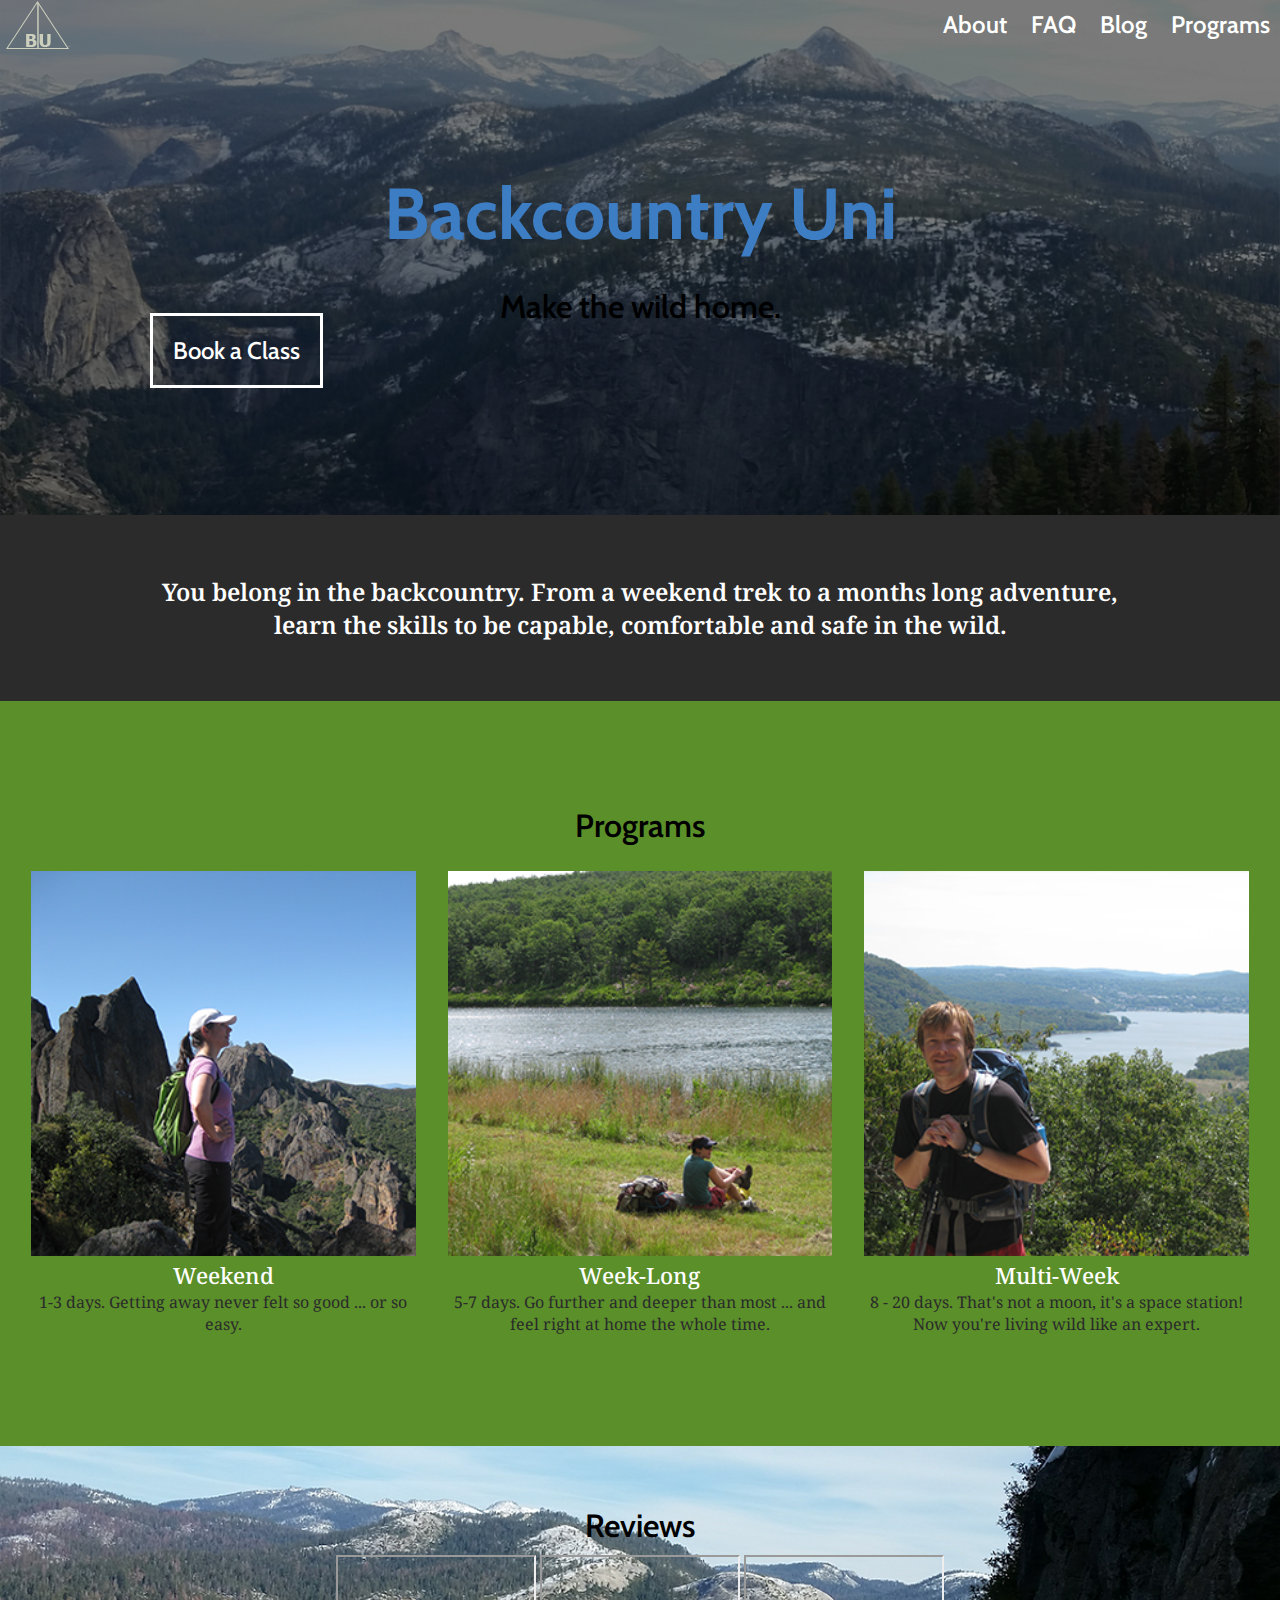
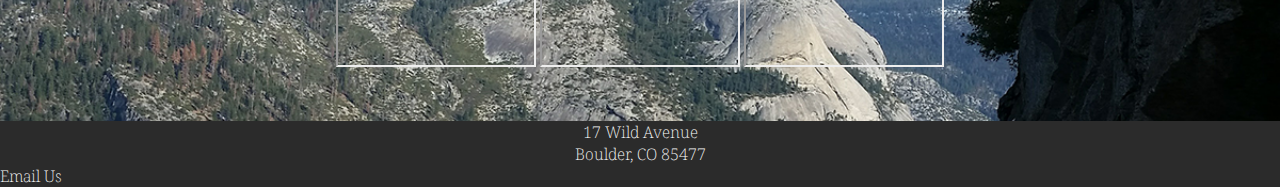
==== unit_5/index.html @ 03a41ae1 "Working Draft - Unit 5" ====
<!DOCTYPE html>
<html>
	<head>
		<title>Backcountry Uni</title>

		<link rel="stylesheet" type="text/css" href="css/style.css">
	</head>
	
	<body>
		<header>
			<img src="images/bu_logo.png" alt="Backcountry Uni logo" title="Make the wild home with Backcountry Uni">
			<nav>
				<a href="#" class="navmenu">About</a> 
				<a href="#" class="navmenu">FAQ</a>
				<a href="#" class="navmenu">Blog</a> 
				<a href="#" class="navmenu">Programs</a>
			</nav>
		</header>
		
		<section id="herobar">

			<h1>Backcountry Uni</h1>
				
			<h2>Make the wild home.</h2>

			<a href="#" class="boxclick">Book a Class</a>
					
		</section>

		<section id="quotebar">

			<p class="readme">You belong in the backcountry. From a weekend trek to a months long adventure, 
						<br>learn the skills to be capable, comfortable and safe in the wild.</p>

		</section>

		<section id="programbar">
			<div class="wrapper">
				<h2>Programs</h2>
				<section>
					<img src="images/weekend_backcountry.png" alt="Woman overlooking canyon" title="Learn to spend a weekend in the backcountry">
					<h3>Weekend</h3>
					<p>1-3 days. Getting away never felt so good ... or so easy.</p>
				</section>
				<section>
					<img src="images/week_long_backcountry.png" alt="Happy hiker sitting by a lake" title="Learn to spend a week in the backcountry">
					<h3>Week-Long</h3>
					<p>5-7 days. Go further and deeper than most ... and feel right at home the whole time.</p>
				</section>
				<section>
					<img src="images/multi-week_backcountry.png" alt="Hiker smiling in the wilderness" title="learn to spend a long time in the backcountry">
					<h3>Multi-Week</h3>
					<p>8 - 20 days. That's not a moon, it's a space station! Now you're living wild like an expert.</p>
				</section>
			</div>
		</section>
		
		<section id="reviews">
				
				<h2>Reviews</h2>		
			
				<iframe width="200" height="112.5" src="https://www.youtube.com/embed/yt7O8gDy0DA" frameborder="20" allowfullscreen></iframe>
				<iframe width="200" height="112.5" src="https://www.youtube.com/embed/5Mr_VkAXWZA" frameborder="20" allowfullscreen></iframe>
				<iframe width="200" height="112.5" src="https://www.youtube.com/embed/SY1V0Y7hscw" frameborder="20" allowfullscreen></iframe>

		</section>
		
		<footer>

			<p class="email">17 Wild Avenue<br>
			Boulder, CO 85477 </p> 
		
			<a href="BackcountryUni@notarealemail.com" class="email">Email Us</a>

		</footer>
	</body>
</html>
---- unit_5/css/style.css ----
@import url('https://fonts.googleapis.com/css?family=Cabin|Droid+Serif');

* {
	padding: 0;
	margin: 0;
	box-sizing: border-box;
}

body {
	background-color: #FFFFFF;
	font-family: 'Cabin', sans-serif;
}

header {
	font-family: 'Cabin', sans-serif;
}

header img {
	float:left;
}

nav {
	float:right;
}

a {
	text-decoration: none;
}

h1 {
	color: #3C7DC4;
	font-family: 'Cabin', sans-serif;
	font-weight: 900;
	font-size: 450%;
	text-align: center;
	padding: 20px;
}

h2 {
	font-family: 'Cabin', sans-serif;
	font-weight: 600;
	font-size: 200%;
	text-align: center;
	padding: 10px;
}

h3 {
	color: #FFFFFF;
	font-family: 'Droid Serif', serif;
	font-weight: 500;
	font-size: 140%;
	text-align: center;
}

p {
	color: #2B2B2B;
	font-family: 'Droid Serif', serif;
	font-weight: 400;
	text-align: center;
}

div {
	text-align: center;
}

footer {	
	background-color: #2B2B2B;
	background-size: 100%
}

.navmenu {
	color: #FFFFFF;
	font-weight: 600;
	font-size: 150%;
	padding: 10px;
	display: inline-block;
}

.boxclick {
	color: #FFFFFF;
	padding: 20px 20px;
	text-align: center;
	border: 3px #FFFFFF solid;
	font-weight: 500;
	font-size: 150%;
}

.readme {
	color: #FFFFFF;
	font-weight: 600;
	font-size: 150%;
	padding: 10px;
}

.email {
	color: #FFFFFF;
	font-family: 'Droid Serif', serif;
	font-weight: 200;
	font-size: 100%;
	text-align: center;
}

#herobar {
	background-image: url(../images/backcountry_uni_hero_2.png);
	background-size: cover;
	padding: 150px;
}

#quotebar {
	background-color: #2B2B2B;
	padding: 50px 0;
	width: 100%;
}

#programbar {
	background-color: #5A8F29;
	padding: 5em 0;
}

#programbar section {
    width: 33.33%;
    float: left;
    padding: 1em;
}

#programbar img {
    width:100%;
}

#reviews {
	background-image: url(../images/backcountry_reviews.png);
	background-size: cover;
	padding: 50px 0;
	text-align: center;
}

.wrapper {
	width: 100%;
	padding: 15px;
	margin:auto;
	overflow:hidden;
}
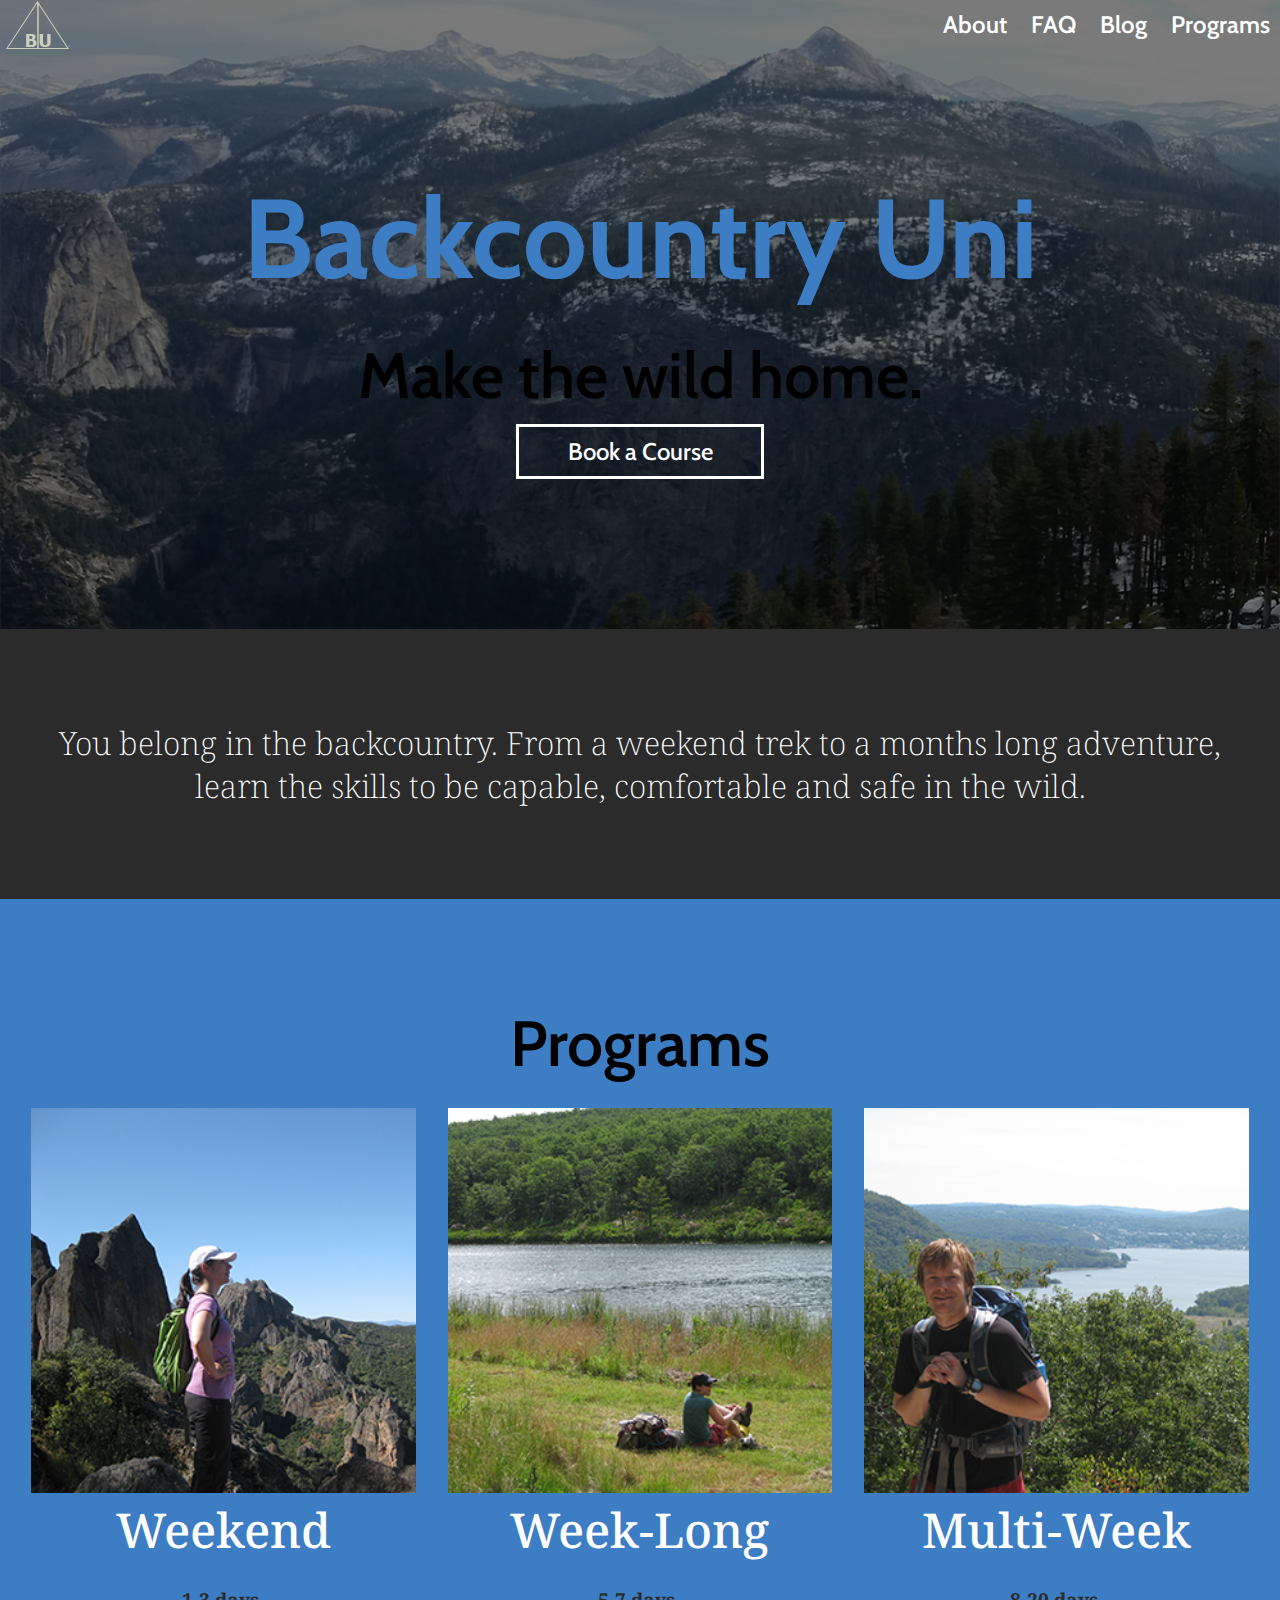
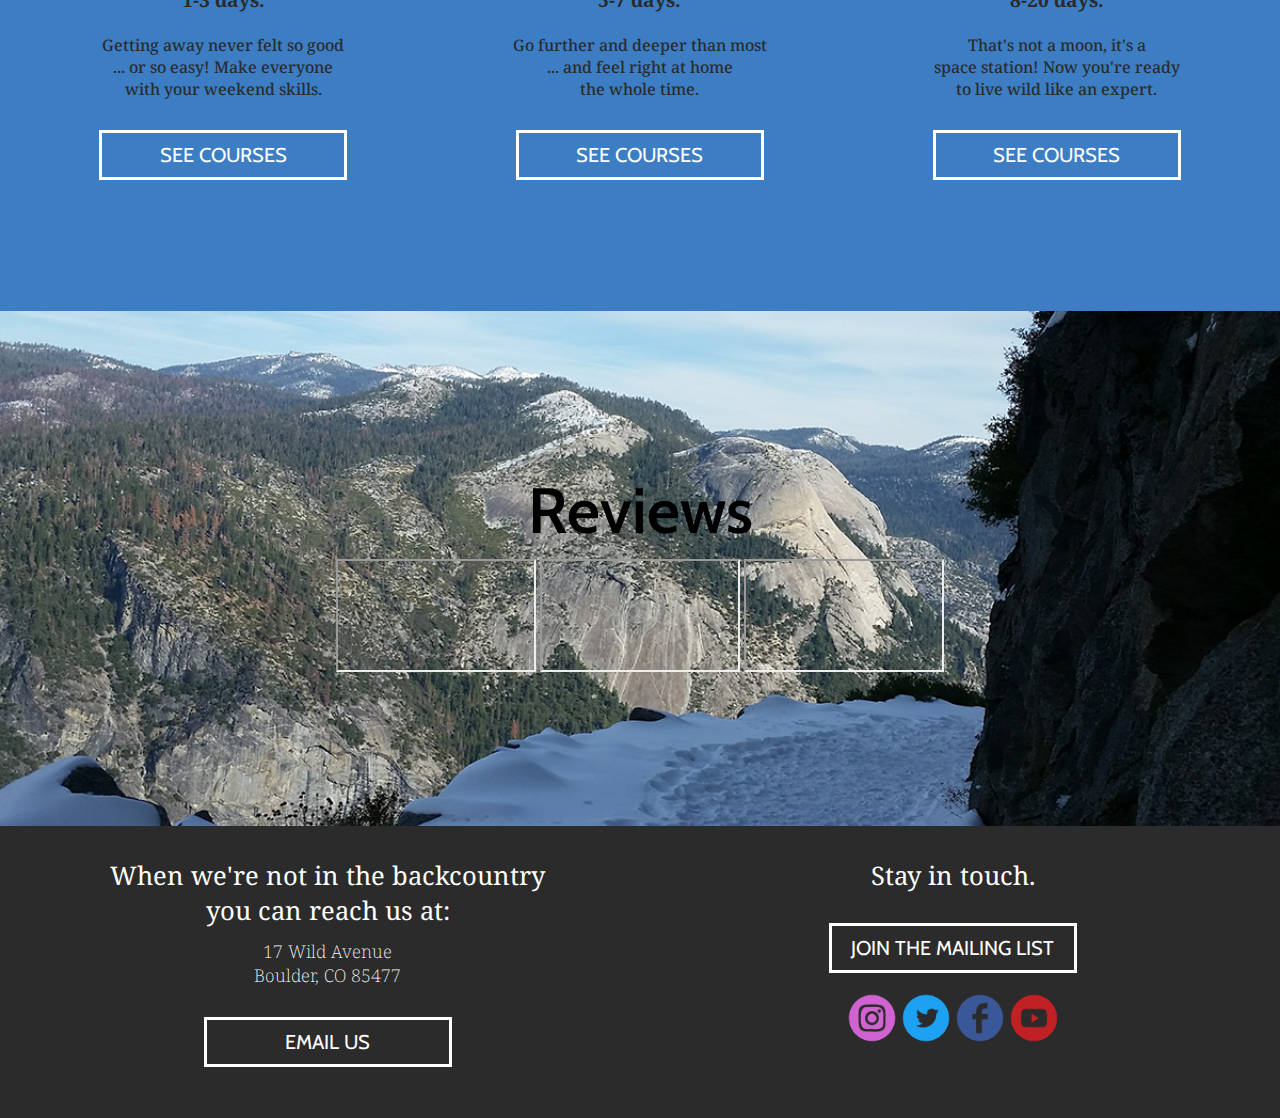
==== commit f635f01b: "Unit 5 - Updated Working Files" ====
--- a/unit_5/index.html
+++ b/unit_5/index.html
@@ -18,20 +18,14 @@
 		</header>
 		
 		<section id="herobar">
-
 			<h1>Backcountry Uni</h1>
-				
 			<h2>Make the wild home.</h2>
-
-			<a href="#" class="boxclick">Book a Class</a>
-					
+			<a href="#" class="boxclick">Book a Course</a>
 		</section>
 
 		<section id="quotebar">
-
 			<p class="readme">You belong in the backcountry. From a weekend trek to a months long adventure, 
 						<br>learn the skills to be capable, comfortable and safe in the wild.</p>
-
 		</section>
 
 		<section id="programbar">
@@ -40,38 +34,51 @@
 				<section>
 					<img src="images/weekend_backcountry.png" alt="Woman overlooking canyon" title="Learn to spend a weekend in the backcountry">
 					<h3>Weekend</h3>
-					<p>1-3 days. Getting away never felt so good ... or so easy.</p>
+					<p class="days">1-3 days.</p>
+					<p>Getting away never felt so good<br>... or so easy! Make everyone<br>with your weekend skills.</p>
+					<a href="#" class="learnmore">See Courses</a>
 				</section>
 				<section>
 					<img src="images/week_long_backcountry.png" alt="Happy hiker sitting by a lake" title="Learn to spend a week in the backcountry">
 					<h3>Week-Long</h3>
-					<p>5-7 days. Go further and deeper than most ... and feel right at home the whole time.</p>
+					<p class="days">5-7 days.</p>
+					<p>Go further and deeper than most<br>... and feel right at home<br>the whole time.</p>
+					<a href="#" class="learnmore">See Courses</a>
 				</section>
 				<section>
 					<img src="images/multi-week_backcountry.png" alt="Hiker smiling in the wilderness" title="learn to spend a long time in the backcountry">
 					<h3>Multi-Week</h3>
-					<p>8 - 20 days. That's not a moon, it's a space station! Now you're living wild like an expert.</p>
+					<p class="days">8-20 days.</p>
+					<p>That's not a moon, it's a<br>space station! Now you're ready<br>to live wild like an expert.</p>
+					<a href="#" class="learnmore">See Courses</a>
 				</section>
 			</div>
 		</section>
 		
 		<section id="reviews">
-				
-				<h2>Reviews</h2>		
-			
-				<iframe width="200" height="112.5" src="https://www.youtube.com/embed/yt7O8gDy0DA" frameborder="20" allowfullscreen></iframe>
-				<iframe width="200" height="112.5" src="https://www.youtube.com/embed/5Mr_VkAXWZA" frameborder="20" allowfullscreen></iframe>
-				<iframe width="200" height="112.5" src="https://www.youtube.com/embed/SY1V0Y7hscw" frameborder="20" allowfullscreen></iframe>
-
+			<h2>Reviews</h2>		
+			<iframe width="200" height="112.5" src="https://www.youtube.com/embed/yt7O8gDy0DA" frameborder="20" allowfullscreen></iframe>
+			<iframe width="200" height="112.5" src="https://www.youtube.com/embed/5Mr_VkAXWZA" frameborder="20" allowfullscreen></iframe>
+			<iframe width="200" height="112.5" src="https://www.youtube.com/embed/SY1V0Y7hscw" frameborder="20" allowfullscreen></iframe>
 		</section>
 		
 		<footer>
-
-			<p class="email">17 Wild Avenue<br>
-			Boulder, CO 85477 </p> 
-		
-			<a href="BackcountryUni@notarealemail.com" class="email">Email Us</a>
-
+			<div class="footcolumns">
+				<section>
+					<p class="footheads">When we're not in the backcountry<br>you can reach us at:</p>
+					<p class="email">17 Wild Avenue<br>Boulder, CO 85477 </p>
+					<a href="#" class="learnmore">Email Us</a>
+				</section>
+				<section>
+					<p class="footheads">Stay in touch.</p>
+					<a href="#" class="learnmore">Join the mailing list</a>
+					<a href="https://www.instagram.com/calirunning/" target="_blank"><img src="images/instagram_logo.png" alt="backcountry uni on instagram" title="follow us on instagram" style="width:50px; height:50px"></a>
+					<a href="https://twitter.com/calirunning" target="_blank"><img src="images/twitter_logo.png" alt="backcountry uni on twitter" title="follow us on twitter" style="width:50px; height:50px"></a>
+					<a href="https://www.facebook.com/ATHike/" target="_blank"><img src="images/facebook_logo.png" alt="backcountry uni on facebook" title="follow us on facebook" style="width:50px; height:50px"></a>
+					<a href="https://www.youtube.com/user/atconservancy" target="_blank"><img src="images/youtube_logo.png" alt="backcountry uni on youtube" title="watch us on youtube" style="width:50px; height:50px"></a>
+				</section>
+			</div>
 		</footer>
+	
 	</body>
 </html>
--- a/unit_5/css/style.css
+++ b/unit_5/css/style.css
@@ -31,7 +31,7 @@
 	color: #3C7DC4;
 	font-family: 'Cabin', sans-serif;
 	font-weight: 900;
-	font-size: 450%;
+	font-size: 700%;
 	text-align: center;
 	padding: 20px;
 }
@@ -39,7 +39,7 @@
 h2 {
 	font-family: 'Cabin', sans-serif;
 	font-weight: 600;
-	font-size: 200%;
+	font-size: 400%;
 	text-align: center;
 	padding: 10px;
 }
@@ -48,15 +48,18 @@
 	color: #FFFFFF;
 	font-family: 'Droid Serif', serif;
 	font-weight: 500;
-	font-size: 140%;
+	font-size: 300%;
 	text-align: center;
 }
 
 p {
 	color: #2B2B2B;
 	font-family: 'Droid Serif', serif;
-	font-weight: 400;
+	font-weight: 500;
+	font-size: 100%;
 	text-align: center;
+	padding: 1px 10px 10px 10px;
+	margin: 1em;
 }
 
 div {
@@ -64,8 +67,13 @@
 }
 
 footer {	
-	background-color: #2B2B2B;
-	background-size: 100%
+	background-color: #2B2B2B;   
+}
+
+footer section {
+	width: 50%;
+    float: left;
+    padding: 1em;
 }
 
 .navmenu {
@@ -78,26 +86,74 @@
 
 .boxclick {
 	color: #FFFFFF;
-	padding: 20px 20px;
-	text-align: center;
-	border: 3px #FFFFFF solid;
 	font-weight: 500;
 	font-size: 150%;
+	text-align: center;
+	padding: 10px 10px;
+	border: 3px #FFFFFF solid;
+	margin: 0 auto;
+	display: block;
+	width: 248px;
 }
 
 .readme {
 	color: #FFFFFF;
-	font-weight: 600;
-	font-size: 150%;
+	font-weight: 200;
+	font-size: 200%;
 	padding: 10px;
+}
+
+.days {
+	font-weight: bold; 
+	font-size: 120%;
+	padding: 5px 10px 1px 10px;
+}
+
+.learnmore {
+	color: #FFFFFF;
+	font-weight: 400;
+	font-size: 125%;
+	text-align: center;
+	text-transform: uppercase;
+	padding: 10px 10px;
+	border: 3px #FFFFFF solid;
+	margin: 1em auto;
+	display: block;
+	width: 248px;
 }
 
 .email {
 	color: #FFFFFF;
 	font-family: 'Droid Serif', serif;
 	font-weight: 200;
-	font-size: 100%;
+	font-size: 110%;
 	text-align: center;
+	margin: auto auto;
+	display: block;
+}
+
+.wrapper {
+	width: 100%;
+	padding: 15px;
+	margin:auto;
+	overflow:hidden;
+}
+
+.footcolumns {
+	width: 100%;
+	padding: 15px;
+	margin: auto;
+	overflow: hidden;
+}
+
+.footheads {
+	color: #FFFFFF;
+	font-family: 'Droid Serif', serif;
+	font-weight: 400;
+	font-size: 160%;
+	text-align: center;
+	margin: auto auto;
+	display: block;
 }
 
 #herobar {
@@ -113,7 +169,7 @@
 }
 
 #programbar {
-	background-color: #5A8F29;
+	background-color: #3C7DC4;
 	padding: 5em 0;
 }
 
@@ -130,13 +186,7 @@
 #reviews {
 	background-image: url(../images/backcountry_reviews.png);
 	background-size: cover;
-	padding: 50px 0;
+	padding: 150px;
 	text-align: center;
 }
 
-.wrapper {
-	width: 100%;
-	padding: 15px;
-	margin:auto;
-	overflow:hidden;
-}
